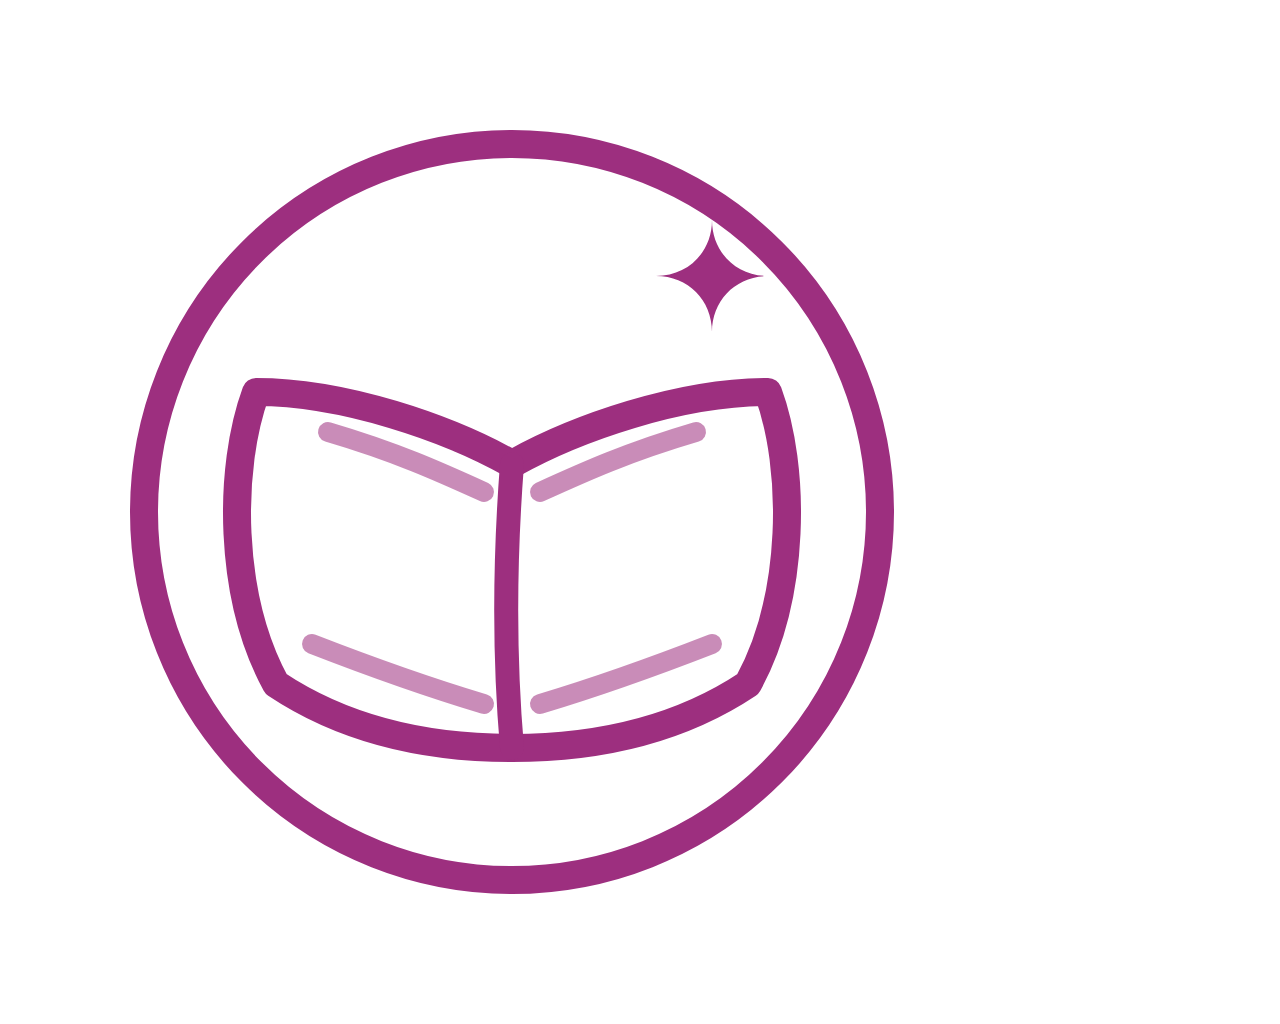
==== assets/logo-source-maskable.html @ 4522fea6 "Adopt the real GlamEng brand system: colors, type, and a new logo mark The app's palette was an ad-h" ====
<!DOCTYPE html>
<html><head><meta charset="utf-8"><style>
  body{margin:0;padding:0;}
  svg{display:block;}
</style></head>
<body>
<svg width="1024" height="1024" viewBox="0 0 256 256" xmlns="http://www.w3.org/2000/svg">
  <rect x="0" y="0" width="256" height="256" fill="#FFFFFF"/>
  <circle cx="128" cy="128" r="92" fill="none" stroke="#9D2F7F" stroke-width="7"/>
  <path d="M178 55 C178 63 172 69 164 69 C172 69 178 75 178 83 C178 75 184 69 192 69 C184 69 178 63 178 55 Z" fill="#9D2F7F"/>
  <path d="M64,98
           C86,98 112,107 128,116
           C144,107 170,98 192,98
           C199,117 199,149 187,171
           C169,183 148,187 128,187
           C108,187 87,183 69,171
           C57,149 57,117 64,98 Z"
        fill="none" stroke="#9D2F7F" stroke-width="7" stroke-linejoin="round" stroke-linecap="round"/>
  <path d="M128,116 C126,142 126,164 128,187" fill="none" stroke="#9D2F7F" stroke-width="6" stroke-linecap="round"/>
  <path d="M82,108 C99,113 110,118 121,123" fill="none" stroke="#9D2F7F" stroke-width="5" stroke-linecap="round" opacity="0.55"/>
  <path d="M174,108 C157,113 146,118 135,123" fill="none" stroke="#9D2F7F" stroke-width="5" stroke-linecap="round" opacity="0.55"/>
  <path d="M78,161 C96,168 111,173 121,176" fill="none" stroke="#9D2F7F" stroke-width="5" stroke-linecap="round" opacity="0.55"/>
  <path d="M178,161 C160,168 145,173 135,176" fill="none" stroke="#9D2F7F" stroke-width="5" stroke-linecap="round" opacity="0.55"/>
</svg>
</body></html>
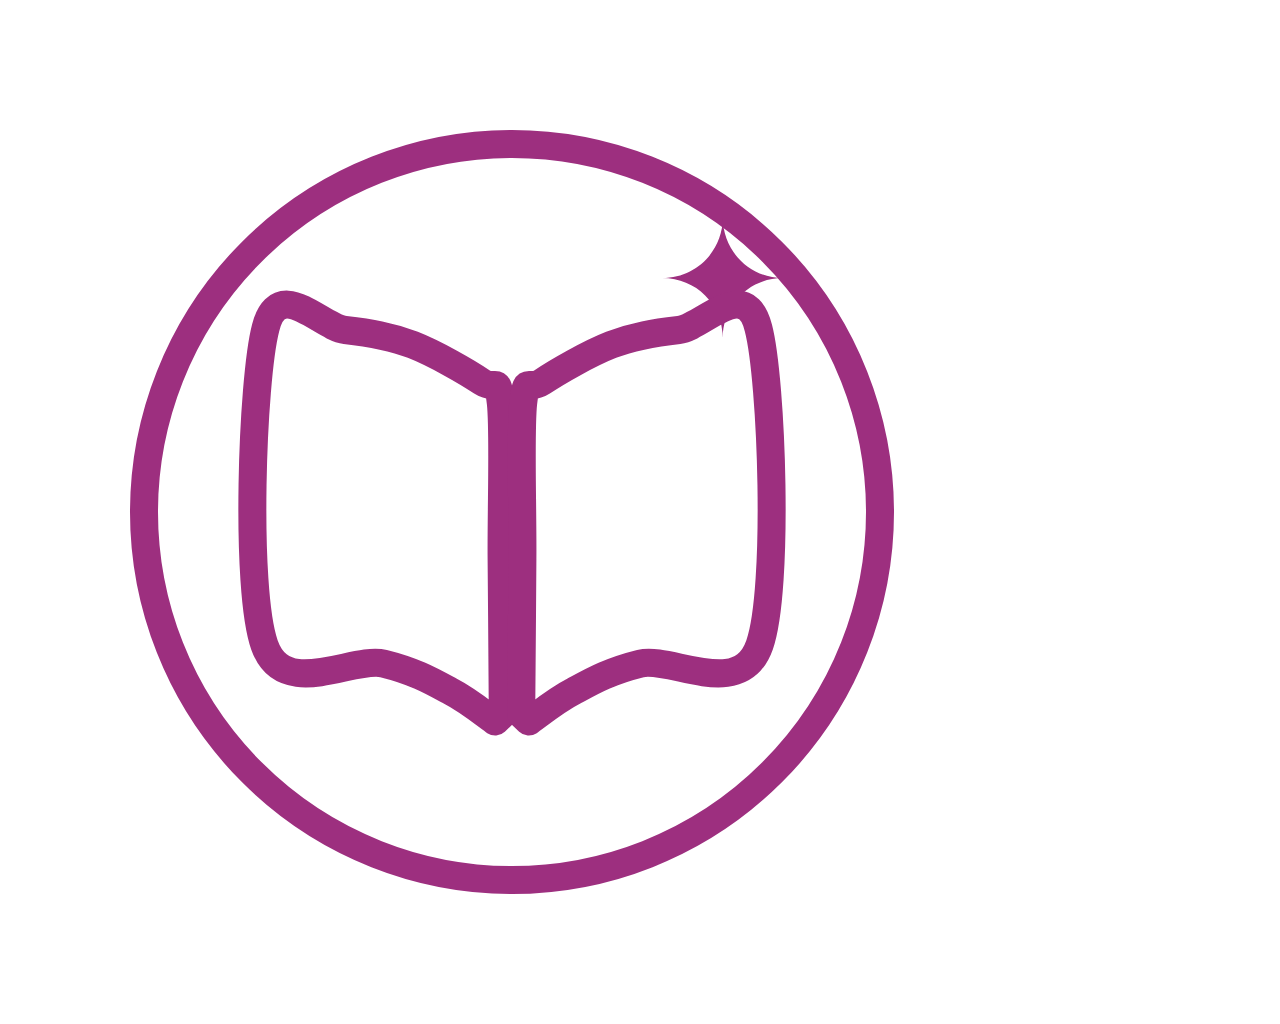
==== commit c76e688b: "Address direct feedback: real book logo, centered header, depth, new features Logo was rebuilt from " ====
--- a/assets/logo-source-maskable.html
+++ b/assets/logo-source-maskable.html
@@ -7,19 +7,12 @@
 <svg width="1024" height="1024" viewBox="0 0 256 256" xmlns="http://www.w3.org/2000/svg">
   <rect x="0" y="0" width="256" height="256" fill="#FFFFFF"/>
   <circle cx="128" cy="128" r="92" fill="none" stroke="#9D2F7F" stroke-width="7"/>
-  <path d="M178 55 C178 63 172 69 164 69 C172 69 178 75 178 83 C178 75 184 69 192 69 C184 69 178 63 178 55 Z" fill="#9D2F7F"/>
-  <path d="M64,98
-           C86,98 112,107 128,116
-           C144,107 170,98 192,98
-           C199,117 199,149 187,171
-           C169,183 148,187 128,187
-           C108,187 87,183 69,171
-           C57,149 57,117 64,98 Z"
+
+  <path d="M 180.7,54.4 C 180.7,62.8 174.0,69.5 165.6,69.5 C 174.0,69.5 180.7,76.1 180.7,84.5 C 180.7,76.1 187.4,69.5 195.7,69.5 C 187.4,69.5 180.7,62.8 180.7,54.4 Z" fill="#9D2F7F"/>
+
+  <path d="M 123.8,180.4 C 121.9,179.1 117.1,175.1 112.4,172.7 C 107.8,170.2 103.6,167.8 95.9,165.9 C 88.2,164.0 71.0,175.2 66.1,161.2 C 61.2,147.2 63.0,95.1 66.4,82.0 C 69.7,68.9 80.2,81.8 86.3,82.5 C 92.4,83.2 97.5,84.0 103.2,86.2 C 108.8,88.4 116.8,93.0 120.5,95.5 C 124.2,97.9 124.3,93.3 125.2,100.7 C 126.0,108.0 125.3,126.7 125.4,139.6 C 125.5,152.6 125.7,172.1 125.7,178.6 Z"
         fill="none" stroke="#9D2F7F" stroke-width="7" stroke-linejoin="round" stroke-linecap="round"/>
-  <path d="M128,116 C126,142 126,164 128,187" fill="none" stroke="#9D2F7F" stroke-width="6" stroke-linecap="round"/>
-  <path d="M82,108 C99,113 110,118 121,123" fill="none" stroke="#9D2F7F" stroke-width="5" stroke-linecap="round" opacity="0.55"/>
-  <path d="M174,108 C157,113 146,118 135,123" fill="none" stroke="#9D2F7F" stroke-width="5" stroke-linecap="round" opacity="0.55"/>
-  <path d="M78,161 C96,168 111,173 121,176" fill="none" stroke="#9D2F7F" stroke-width="5" stroke-linecap="round" opacity="0.55"/>
-  <path d="M178,161 C160,168 145,173 135,176" fill="none" stroke="#9D2F7F" stroke-width="5" stroke-linecap="round" opacity="0.55"/>
+  <path d="M 132.2,180.4 C 134.1,179.1 138.9,175.1 143.6,172.7 C 148.2,170.2 152.4,167.8 160.1,165.9 C 167.8,164.0 185.0,175.2 189.9,161.2 C 194.8,147.2 193.0,95.1 189.6,82.0 C 186.3,68.9 175.8,81.8 169.7,82.5 C 163.6,83.2 158.5,84.0 152.8,86.2 C 147.2,88.4 139.2,93.0 135.5,95.5 C 131.8,97.9 131.7,93.3 130.8,100.7 C 130.0,108.0 130.7,126.7 130.6,139.6 C 130.5,152.6 130.4,172.1 130.3,178.6 Z"
+        fill="none" stroke="#9D2F7F" stroke-width="7" stroke-linejoin="round" stroke-linecap="round"/>
 </svg>
 </body></html>
